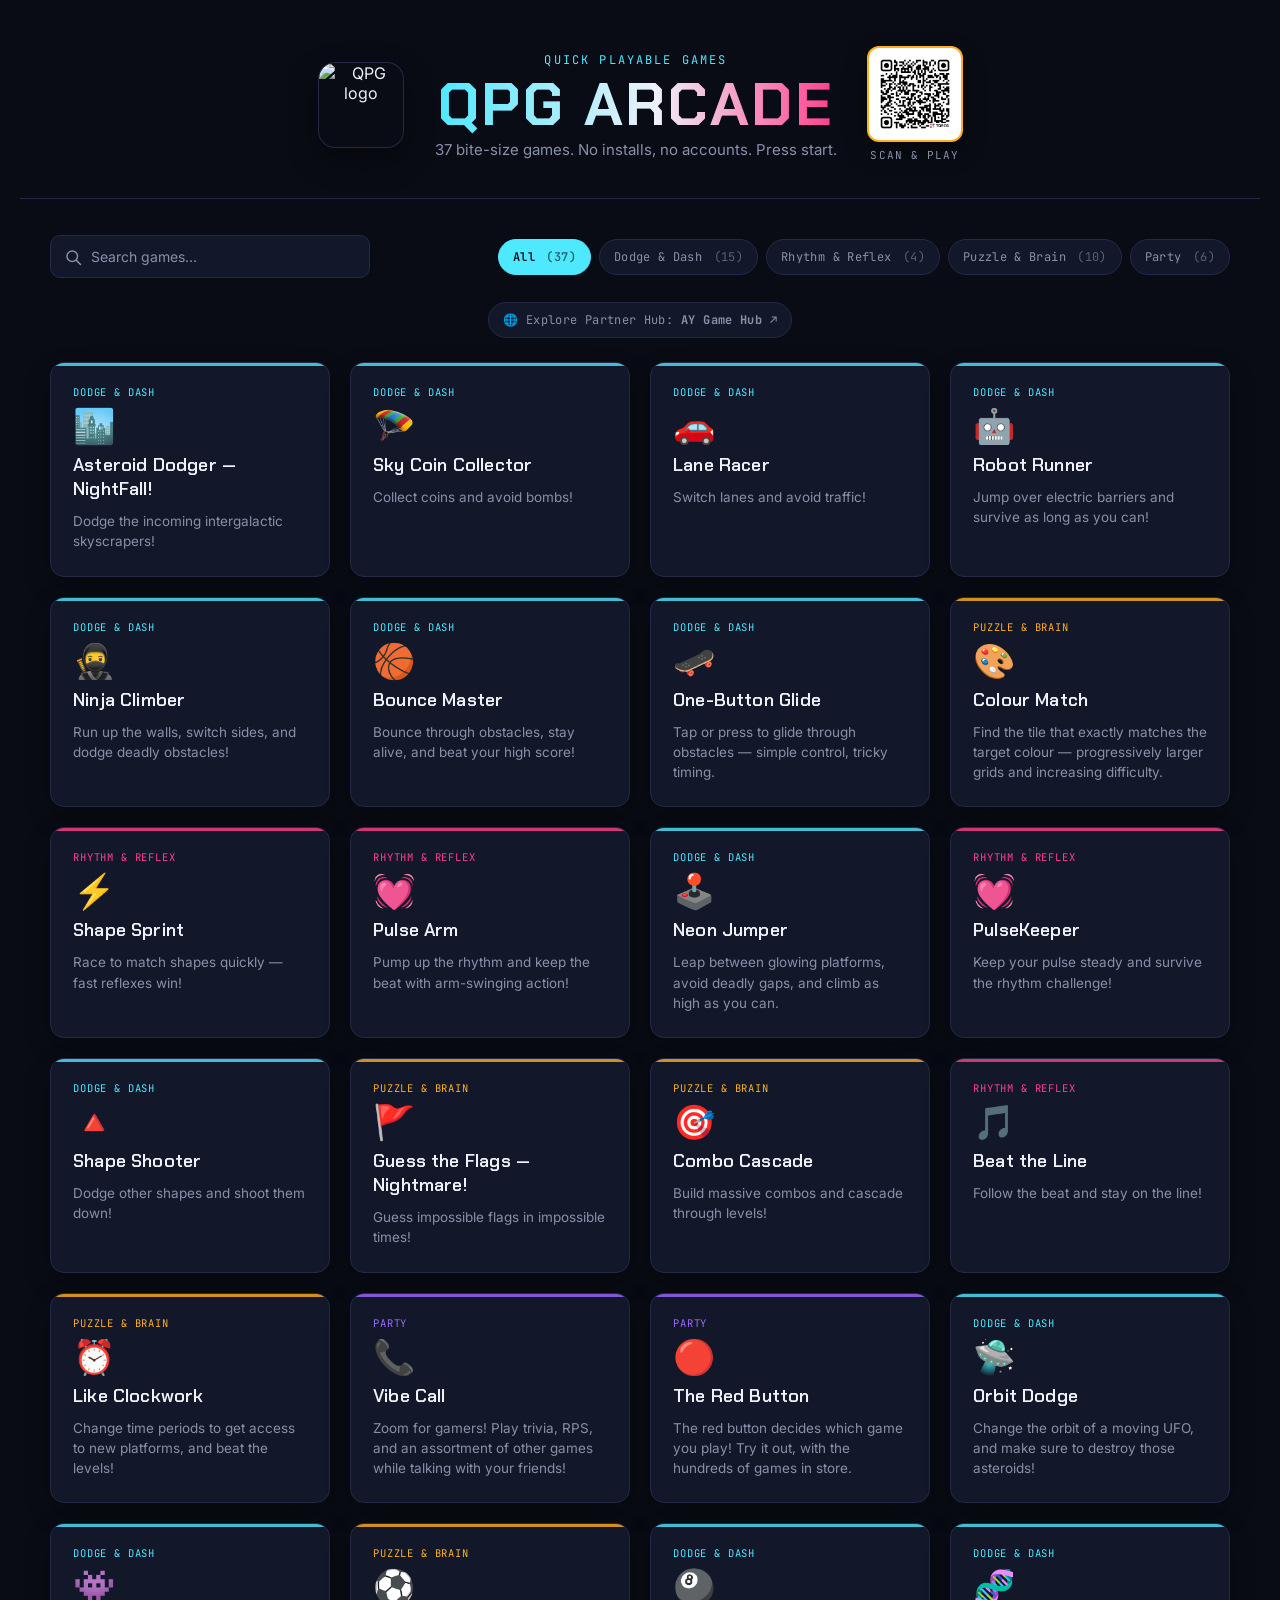
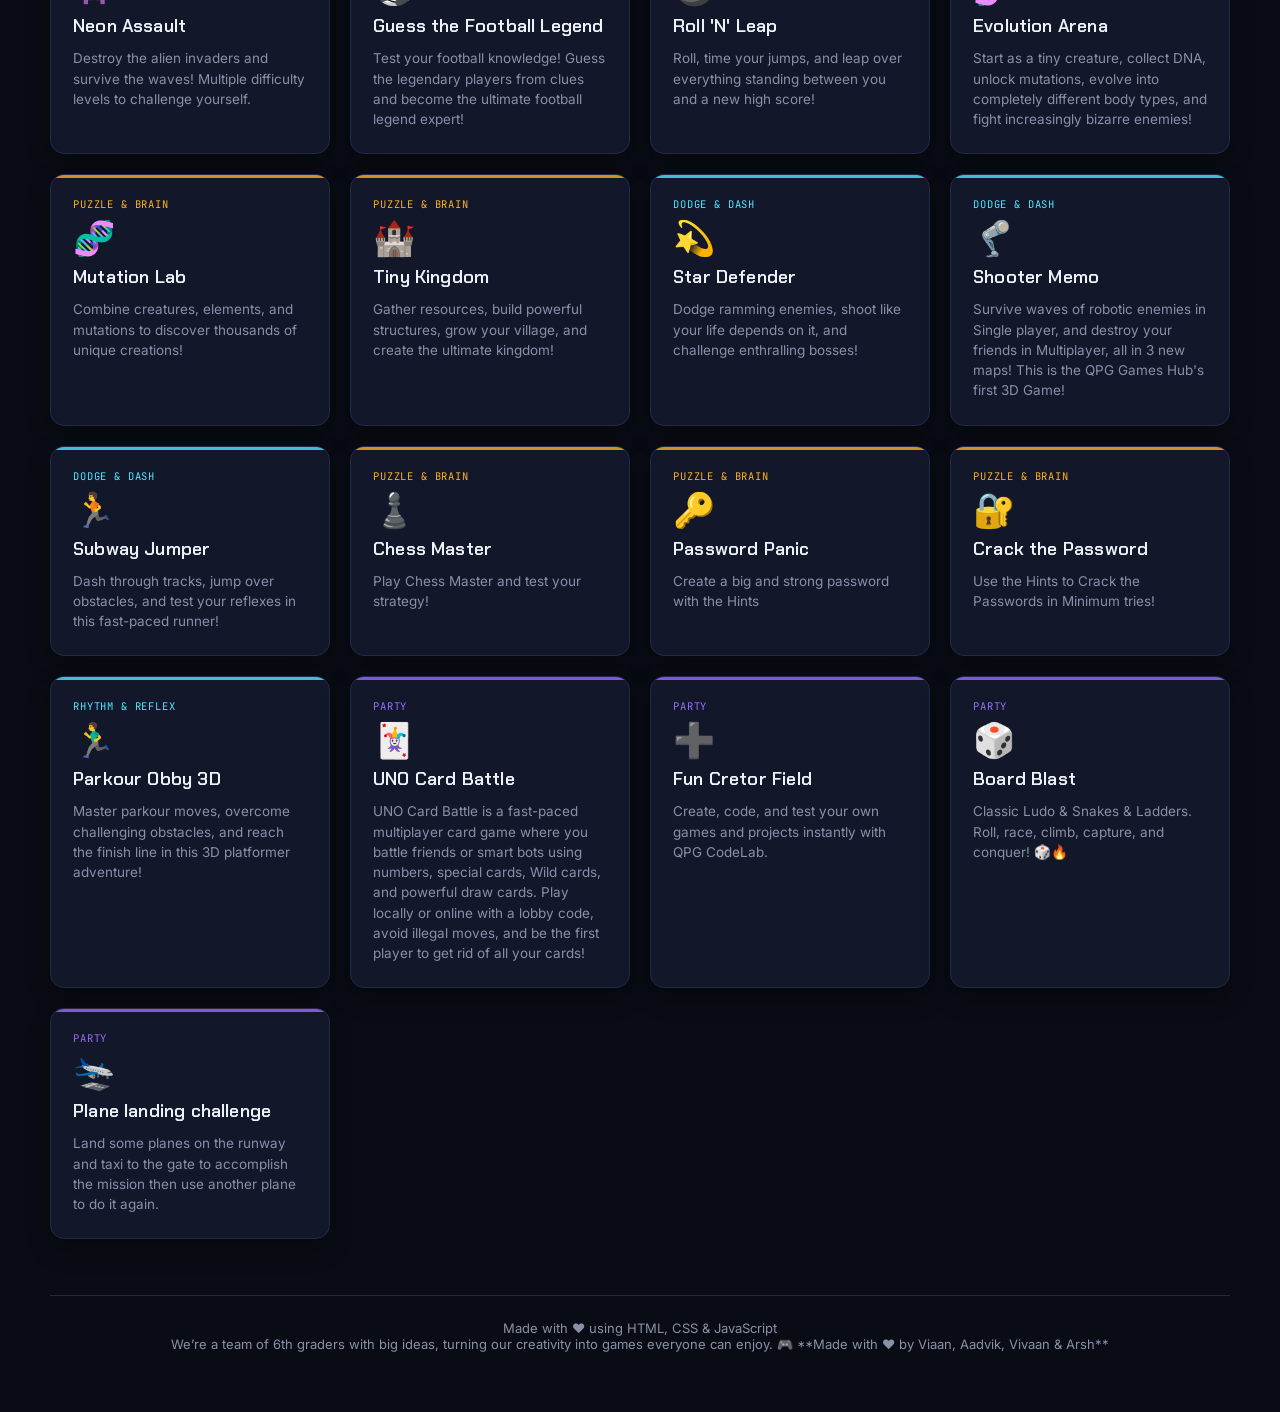
==== index.html @ 2ee41a62 "Update index.html" ====
<!DOCTYPE html>
<html lang="en">
<head>
  <link rel="icon" type="image/png" href="QPG%20Logo.png">
<meta charset="UTF-8">
<meta name="viewport" content="width=device-width, initial-scale=1.0">
<title id="page-title">QPG Arcade — Quick Playable Games</title>
<meta id="page-description" name="description" content="28 bite-size browser games. No installs, no accounts — pick one and press start.">
<link rel="stylesheet" href="style.css">
<link rel="icon" type="image/png" href="/QPG%20Logo.png">
</head>
<body>

<header class="hero">
  <div class="marquee">
    <img src="QPG%20Logo.png" alt="QPG logo" class="logo">
    <div class="title-block">
      <p class="eyebrow">Quick&nbsp;Playable&nbsp;Games</p>
      <h1>QPG ARCADE</h1>
      <p class="tagline"><span id="game-count">28</span> bite-size games. No installs, no accounts. Press start.</p>
    </div>
    <div class="coin-slot">
      <img src="QPG%20QR%20Code.png" alt="QR code to open QPG Games Hub" class="qr-image">
      <span class="coin-label">Scan &amp; play</span>
    </div>
  </div>
</header>

<main>
  <div class="controls">
    <label class="search-wrap">
      <svg class="search-icon" viewBox="0 0 24 24" width="18" height="18" aria-hidden="true"><circle cx="11" cy="11" r="7" fill="none" stroke="currentColor" stroke-width="2"/><line x1="16.5" y1="16.5" x2="22" y2="22" stroke="currentColor" stroke-width="2" stroke-linecap="round"/></svg>
      <input id="search" type="text" placeholder="Search games…" autocomplete="off" aria-label="Search games">
    </label>
    <div class="filters" id="filters" role="group" aria-label="Filter by category">
      <button class="pill active" data-cat="all">All<span class="count"></span></button>
      <button class="pill" data-cat="dodge">Dodge &amp; Dash<span class="count"></span></button>
      <button class="pill" data-cat="rhythm">Rhythm &amp; Reflex<span class="count"></span></button>
      <button class="pill" data-cat="puzzle">Puzzle &amp; Brain<span class="count"></span></button>
      <button class="pill" data-cat="party">Party<span class="count"></span></button>
    </div>
  </div>

  <!-- Partner Hubs Section -->
  <div class="external-hubs" style="margin: 1.5rem 0; text-align: center;">
    <a href="https://agubcdeuycvuoyad.github.io/AY-GAME-HUB/" target="_blank" rel="noopener noreferrer" class="pill" style="display: inline-flex; align-items: center; gap: 8px; text-decoration: none;">
      <span>🌐</span> Explore Partner Hub: <strong>AY Game Hub</strong> ↗
    </a>
  </div>

  <p id="results-count" class="results-count" aria-live="polite"></p>

  <div class="games" id="games">

    <a class="card" data-cat="dodge" data-search="asteroid dodger nightfall dodge intergalactic skyscrapers" href="https://qpg-quick-playable-games.github.io/Astroid-dodger/">
      <span class="scanline" aria-hidden="true"></span>
      <span class="cat-tag">Dodge &amp; Dash</span>
      <span class="icon">🏙️</span>
      <h2>Asteroid Dodger — NightFall!</h2>
      <p>Dodge the incoming intergalactic skyscrapers!</p>
    </a>

    <a class="card" data-cat="dodge" data-search="sky coin collector collect coins avoid bombs" href="https://qpg-quick-playable-games.github.io/Sky-coin-collector/">
      <span class="scanline" aria-hidden="true"></span>
      <span class="cat-tag">Dodge &amp; Dash</span>
      <span class="icon">🪂</span>
      <h2>Sky Coin Collector</h2>
      <p>Collect coins and avoid bombs!</p>
    </a>

    <a class="card" data-cat="dodge" data-search="lane racer switch lanes avoid traffic" href="https://qpg-quick-playable-games.github.io/Lane-Racer/">
      <span class="scanline" aria-hidden="true"></span>
      <span class="cat-tag">Dodge &amp; Dash</span>
      <span class="icon">🚗</span>
      <h2>Lane Racer</h2>
      <p>Switch lanes and avoid traffic!</p>
    </a>

    <a class="card" data-cat="dodge" data-search="robot runner jump electric barriers survive" href="https://qpg-quick-playable-games.github.io/Robot-runner/">
      <span class="scanline" aria-hidden="true"></span>
      <span class="cat-tag">Dodge &amp; Dash</span>
      <span class="icon">🤖</span>
      <h2>Robot Runner</h2>
      <p>Jump over electric barriers and survive as long as you can!</p>
    </a>

    <a class="card" data-cat="dodge" data-search="ninja climber run up walls switch sides dodge obstacles" href="https://qpg-quick-playable-games.github.io/Ninja-Climber/">
      <span class="scanline" aria-hidden="true"></span>
      <span class="cat-tag">Dodge &amp; Dash</span>
      <span class="icon">🥷</span>
      <h2>Ninja Climber</h2>
      <p>Run up the walls, switch sides, and dodge deadly obstacles!</p>
    </a>

    <a class="card" data-cat="dodge" data-search="bounce master bouncy ball obstacles high score" href="https://arshyoutube67-cpu.github.io/Bouncy-Ball/">
      <span class="scanline" aria-hidden="true"></span>
      <span class="cat-tag">Dodge &amp; Dash</span>
      <span class="icon">🏀</span>
      <h2>Bounce Master</h2>
      <p>Bounce through obstacles, stay alive, and beat your high score!</p>
    </a>

    <a class="card" data-cat="dodge" data-search="one button glide tap press glide obstacles timing" href="https://arshyoutube67-cpu.github.io/One-Button-glide/">
      <span class="scanline" aria-hidden="true"></span>
      <span class="cat-tag">Dodge &amp; Dash</span>
      <span class="icon">🛹</span>
      <h2>One-Button Glide</h2>
      <p>Tap or press to glide through obstacles — simple control, tricky timing.</p>
    </a>

    <a class="card" data-cat="puzzle" data-search="colour match find tile matches target colour grid" href="https://qpg-quick-playable-games.github.io/Colour-Match/">
      <span class="scanline" aria-hidden="true"></span>
      <span class="cat-tag">Puzzle &amp; Brain</span>
      <span class="icon">🎨</span>
      <h2>Colour Match</h2>
      <p>Find the tile that exactly matches the target colour — progressively larger grids and increasing difficulty.</p>
    </a>

    <a class="card" data-cat="rhythm" data-search="shape sprint race match shapes quickly fast reflexes" href="https://qpg-quick-playable-games.github.io/Shape-Sprint/">
      <span class="scanline" aria-hidden="true"></span>
      <span class="cat-tag">Rhythm &amp; Reflex</span>
      <span class="icon">⚡</span>
      <h2>Shape Sprint</h2>
      <p>Race to match shapes quickly — fast reflexes win!</p>
    </a>

    <a class="card" data-cat="rhythm" data-search="pulse arm pump rhythm keep beat arm swinging" href="https://arshyoutube67-cpu.github.io/Pulse-Arm/">
      <span class="scanline" aria-hidden="true"></span>
      <span class="cat-tag">Rhythm &amp; Reflex</span>
      <span class="icon">💓</span>
      <h2>Pulse Arm</h2>
      <p>Pump up the rhythm and keep the beat with arm-swinging action!</p>
    </a>

    <a class="card" data-cat="dodge" data-search="neon jumper leap glowing platforms avoid gaps climb high" href="https://devaniviaan-cell.github.io/Gammm/">
      <span class="scanline" aria-hidden="true"></span>
      <span class="cat-tag">Dodge &amp; Dash</span>
      <span class="icon">🕹️</span>
      <h2>Neon Jumper</h2>
      <p>Leap between glowing platforms, avoid deadly gaps, and climb as high as you can.</p>
    </a>

    <a class="card" data-cat="rhythm" data-search="pulsekeeper keep pulse steady survive rhythm challenge" href="https://arshyoutube67-cpu.github.io/PULSEKEEPER/">
      <span class="scanline" aria-hidden="true"></span>
      <span class="cat-tag">Rhythm &amp; Reflex</span>
      <span class="icon">💓</span>
      <h2>PulseKeeper</h2>
      <p>Keep your pulse steady and survive the rhythm challenge!</p>
    </a>

    <a class="card" data-cat="dodge" data-search="shape shooter dodge shapes shoot" href="https://qpg-quick-playable-games.github.io/Shape-Shooter/">
      <span class="scanline" aria-hidden="true"></span>
      <span class="cat-tag">Dodge &amp; Dash</span>
      <span class="icon">🔺</span>
      <h2>Shape Shooter</h2>
      <p>Dodge other shapes and shoot them down!</p>
    </a>

    <a class="card" data-cat="puzzle" data-search="guess the flags nightmare impossible times trivia" href="https://qpg-quick-playable-games.github.io/Guess-the-Flags-Nightmare/">
      <span class="scanline" aria-hidden="true"></span>
      <span class="cat-tag">Puzzle &amp; Brain</span>
      <span class="icon">🚩</span>
      <h2>Guess the Flags — Nightmare!</h2>
      <p>Guess impossible flags in impossible times!</p>
    </a>

    <a class="card" data-cat="puzzle" data-search="combo cascade build combos cascade levels" href="https://qpg-quick-playable-games.github.io/Combo-Cascade/">
      <span class="scanline" aria-hidden="true"></span>
      <span class="cat-tag">Puzzle &amp; Brain</span>
      <span class="icon">🎯</span>
      <h2>Combo Cascade</h2>
      <p>Build massive combos and cascade through levels!</p>
    </a>

    <a class="card" data-cat="rhythm" data-search="beat the line follow the beat stay on line" href="https://qpg-quick-playable-games.github.io/Beat-The-line/">
      <span class="scanline" aria-hidden="true"></span>
      <span class="cat-tag">Rhythm &amp; Reflex</span>
      <span class="icon">🎵</span>
      <h2>Beat the Line</h2>
      <p>Follow the beat and stay on the line!</p>
    </a>

    <a class="card" data-cat="puzzle" data-search="like clockwork change time periods new platforms beat levels" href="https://qpg-quick-playable-games.github.io/Like-Clockwork/">
      <span class="scanline" aria-hidden="true"></span>
      <span class="cat-tag">Puzzle &amp; Brain</span>
      <span class="icon">⏰</span>
      <h2>Like Clockwork</h2>
      <p>Change time periods to get access to new platforms, and beat the levels!</p>
    </a>

    <a class="card" data-cat="party" data-search="vibe call zoom for gamers trivia rock paper scissors friends" href="https://arshyoutube67-cpu.github.io/VibeCall/">
      <span class="scanline" aria-hidden="true"></span>
      <span class="cat-tag">Party</span>
      <span class="icon">📞</span>
      <h2>Vibe Call</h2>
      <p>Zoom for gamers! Play trivia, RPS, and an assortment of other games while talking with your friends!</p>
    </a>

    <a class="card" data-cat="party" data-search="the red button decides which game you play hundreds of games" href="https://arshyoutube67-cpu.github.io/The-red-button/">
      <span class="scanline" aria-hidden="true"></span>
      <span class="cat-tag">Party</span>
      <span class="icon">🔴</span>
      <h2>The Red Button</h2>
      <p>The red button decides which game you play! Try it out, with the hundreds of games in store.</p>
    </a>

    <a class="card" data-cat="dodge" data-search="orbit dodge change orbit ufo destroy asteroids" href="https://qpg-quick-playable-games.github.io/Orbit-Dodge/">
      <span class="scanline" aria-hidden="true"></span>
      <span class="cat-tag">Dodge &amp; Dash</span>
      <span class="icon">🛸</span>
      <h2>Orbit Dodge</h2>
      <p>Change the orbit of a moving UFO, and make sure to destroy those asteroids!</p>
    </a>

    <a class="card" data-cat="dodge" data-search="space invaders destroy alien invaders shoot survive high score neon assault" href="https://qpg-quick-playable-games.github.io/Neon-Assault/">
      <span class="scanline" aria-hidden="true"></span>
      <span class="cat-tag">Dodge &amp; Dash</span>
      <span class="icon">👾</span>
      <h2>Neon Assault</h2>
      <p>Destroy the alien invaders and survive the waves! Multiple difficulty levels to challenge yourself.</p>
    </a>

    <a class="card" data-cat="puzzle" data-search="guess the football legend trivia famous players legendary footballers soccer quiz" href="https://devaniviaan-cell.github.io/Guess-the-Football-Legend-Quiz/">
      <span class="scanline" aria-hidden="true"></span>
      <span class="cat-tag">Puzzle &amp; Brain</span>
      <span class="icon">⚽</span>
      <h2>Guess the Football Legend</h2>
      <p>Test your football knowledge! Guess the legendary players from clues and become the ultimate football legend expert!</p>
    </a>

    <a class="card" data-cat="dodge" data-search="roll n leap roll leap jump obstacles ball" href="https://qpg-quick-playable-games.github.io/Roll-N-Leap/">
      <span class="scanline" aria-hidden="true"></span>
      <span class="cat-tag">Dodge &amp; Dash</span>
      <span class="icon">🎱</span>
      <h2>Roll 'N' Leap</h2>
      <p>Roll, time your jumps, and leap over everything standing between you and a new high score!</p>
    </a>

    <a class="card" data-cat="dodge" data-search="evolution arena tiny creature collect dna mutations evolve body types enemies biomes" href="https://devaniviaan-cell.github.io/-Evolution-Arena/">
      <span class="scanline" aria-hidden="true"></span>
      <span class="cat-tag">Dodge &amp; Dash</span>
      <span class="icon">🧬</span>
      <h2>Evolution Arena</h2>
      <p>Start as a tiny creature, collect DNA, unlock mutations, evolve into completely different body types, and fight increasingly bizarre enemies!</p>
    </a>

    <a class="card" data-cat="puzzle" data-search="mutation lab combine creatures elements discovery crafting" href="https://agubcdeuycvuoyad.github.io/Mutation-Lab/">
      <span class="scanline" aria-hidden="true"></span>
      <span class="cat-tag">Puzzle &amp; Brain</span>
      <span class="icon">🧬</span>
      <h2>Mutation Lab</h2>
      <p>Combine creatures, elements, and mutations to discover thousands of unique creations!</p>
    </a>
    
    <a class="card" data-cat="puzzle" data-search="tiny kingdom build castle resources villagers strategy puzzle brain" href="https://agubcdeuycvuoyad.github.io/Tiny-kingdom/">
      <span class="scanline" aria-hidden="true"></span>
      <span class="cat-tag">Puzzle &amp; Brain</span>
      <span class="icon">🏰</span>
      <h2>Tiny Kingdom</h2>
      <p>Gather resources, build powerful structures, grow your village, and create the ultimate kingdom!</p>
    </a>

    <a class="card" data-cat="dodge" data-search="star defender ship dodge shooter strategy polished arcade" href="https://qpg-quick-playable-games.github.io/Star-Defender/">
      <span class="scanline" aria-hidden="true"></span>
      <span class="cat-tag">Dodge &amp; Dash</span>
      <span class="icon">💫</span>
      <h2>Star Defender</h2>
      <p>Dodge ramming enemies, shoot like your life depends on it, and challenge enthralling bosses!</p>
    </a>

    <a class="card" data-cat="3d" data-search="3d Memo combat shooter strategy polished arcade maps" href="https://qpg-quick-playable-games.github.io/ShooterMemo/">
      <span class="scanline" aria-hidden="true"></span>
      <span class="cat-tag">Dodge &amp; Dash</span>
      <span class="icon">🦿</span>
      <h2>Shooter Memo</h2>
      <p>Survive waves of robotic enemies in Single player, and destroy your friends in Multiplayer, all in 3 new maps! This is the QPG Games Hub's first 3D Game!</p>
    </a>

    <a class="card" data-cat="dodge" data-search="subway jumper jump dodge train run obstacles runner" href="https://qpg-quick-playable-games.github.io/Subway-Jumper/">
      <span class="scanline" aria-hidden="true"></span>
      <span class="cat-tag">Dodge &amp; Dash</span>
      <span class="icon">🏃</span>
      <h2>Subway Jumper</h2>
      <p>Dash through tracks, jump over obstacles, and test your reflexes in this fast-paced runner!</p>
    </a>

    <a class="card" data-cat="puzzle" data-search="chess master strategy board game puzzle brain" href="https://devaniviaan-cell.github.io/Chess-Arena/">
      <span class="scanline" aria-hidden="true"></span>
      <span class="cat-tag">Puzzle &amp; Brain</span>
      <span class="icon">♟️</span>
      <h2>Chess Master</h2>
      <p>Play Chess Master and test your strategy!</p>
    </a>

    <a class="card" data-cat="puzzle" data-search="password panic generate create strong password hints puzzle brain" href="https://devaniviaan-cell.github.io/Generate-the-Password/">
      <span class="scanline" aria-hidden="true"></span>
      <span class="cat-tag">Puzzle &amp; Brain</span>
      <span class="icon">🔑</span>
      <h2>Password Panic</h2>
      <p>Create a big and strong password with the Hints</p>
    </a>

    <a class="card" data-cat="puzzle" data-search="crack the password hints minimum tries puzzle brain" href="https://qpg-quick-playable-games.github.io/Crack-the-Password/">
      <span class="scanline" aria-hidden="true"></span>
      <span class="cat-tag">Puzzle &amp; Brain</span>
      <span class="icon">🔐</span>
      <h2>Crack the Password</h2>
      <p>Use the Hints to Crack the Passwords in Minimum tries!</p>
    </a>

    <a class="card" data-cat="3d" data-search="parkour obby 3d platformer jump obstacles climb" href="https://devaniviaan-cell.github.io/Parkour-Obby-3D/">
      <span class="scanline" aria-hidden="true"></span>
      <span class="cat-tag">Rhythm &amp; Reflex</span>
      <span class="icon">🏃‍♂️</span>
      <h2>Parkour Obby 3D</h2>
      <p>Master parkour moves, overcome challenging obstacles, and reach the finish line in this 3D platformer adventure!</p>
    </a>
    
    <a class="card" data-cat="party" data-search="UNO Card Battle" href="https://devaniviaan-cell.github.io/UNO/">
      <span class="scanline" aria-hidden="true"></span>
      <span class="cat-tag">Party</span>
      <span class="icon">🃏</span>
      <h2>UNO Card Battle</h2>
      <p>UNO Card Battle is a fast-paced multiplayer card game where you battle friends or smart bots using numbers, special cards, Wild cards, and powerful draw cards. Play locally or online with a lobby code, avoid illegal moves, and be the first player to get rid of all your cards!</p>
    </a>

    <a class="card" data-cat="party" data-search="Fun Creator Field" href="https://devaniviaan-cell.github.io/Code-Lab/">
      <span class="scanline" aria-hidden="true"></span>
      <span class="cat-tag">Party</span>
      <span class="icon">➕</span>
      <h2>Fun Cretor Field</h2>
      <p>Create, code, and test your own games and projects instantly with QPG CodeLab.</p>
    </a>

    <a class="card" data-cat="party" data-search="Board Blast" href="https://devaniviaan-cell.github.io/Board-Blast/">
      <span class="scanline" aria-hidden="true"></span>
      <span class="cat-tag">Party</span>
      <span class="icon">🎲</span>
      <h2>Board Blast</h2>
      <p>Classic Ludo & Snakes & Ladders. Roll, race, climb, capture, and conquer! 🎲🔥</p>
    </a>

     <a class="card" data-cat="party" data-search="Plane-landing-challenge" href="https://vcdigital3811.github.io/Plane-landing-challenge/">
      <span class="scanline" aria-hidden="true"></span>
      <span class="cat-tag">Party</span>
      <span class="icon">🛬</span>
      <h2>Plane landing challenge</h2>
      <p>Land some planes on the runway and taxi to the gate to accomplish the mission then use another plane to do it again.</p>
    </a>
    
  </div>

<footer>
  <p>Made with ❤️ using HTML, CSS &amp; JavaScript</p>
  <p>We’re a team of 6th graders with big ideas, turning our creativity into games everyone can enjoy. 🎮
**Made with ❤️ by Viaan, Aadvik, Vivaan & Arsh**
</p>
</footer>

<script src="script.js"></script>
</body>
</html>
---- style.css ----
@import url('https://fonts.googleapis.com/css2?family=Chakra+Petch:wght@500;600;700&family=Inter:wght@400;500;600&family=JetBrains+Mono:wght@500;600&display=swap');

/* ---------- tokens ---------- */
:root{
  --bg: #090c14;
  --bg-elev: #12172a;
  --bg-elev-2: #171d33;
  --ink: #eef1f8;
  --ink-muted: #8891a8;
  --line: #232a45;

  --cyan: #4ee8ff;
  --amber: #ffb020;
  --magenta: #ff3f8e;
  --violet: #9b6bff;

  --accent: var(--cyan);

  --font-display: 'Chakra Petch', sans-serif;
  --font-body: 'Inter', sans-serif;
  --font-mono: 'JetBrains Mono', monospace;
}

*{
  margin:0;
  padding:0;
  box-sizing:border-box;
}

body{
  font-family: var(--font-body);
  background:
    radial-gradient(ellipse 900px 500px at 50% -10%, rgba(78,232,255,.08), transparent 60%),
    var(--bg);
  min-height:100vh;
  color: var(--ink);
  padding: 0 20px 60px;
}

a{ color: inherit; }

/* ---------- hero / marquee ---------- */
.hero{
  padding: 48px 0 36px;
  border-bottom: 1px solid var(--line);
  margin-bottom: 36px;
}

.marquee{
  max-width: 1180px;
  margin: 0 auto;
  display:flex;
  align-items:center;
  justify-content:center;
  gap: 32px;
  text-align:center;
  flex-wrap: wrap;
}

.logo{
  width: 84px;
  height: 84px;
  object-fit: cover;
  border-radius: 16px;
  box-shadow: 0 0 0 1px var(--line), 0 12px 30px rgba(0,0,0,.4);
}

.title-block{ display:flex; flex-direction:column; align-items:center; gap: 6px; }

.eyebrow{
  font-family: var(--font-mono);
  font-size: 12px;
  letter-spacing: .18em;
  text-transform: uppercase;
  color: var(--cyan);
}

.hero h1{
  font-family: var(--font-display);
  font-weight: 700;
  font-size: clamp(38px, 6vw, 60px);
  letter-spacing: .04em;
  line-height: 1;
  background: linear-gradient(90deg, var(--cyan), var(--ink) 55%, var(--magenta));
  -webkit-background-clip: text;
  background-clip: text;
  color: transparent;
}

.tagline{
  font-size: 15px;
  color: var(--ink-muted);
  max-width: 440px;
}

.coin-slot{
  display:flex;
  flex-direction:column;
  align-items:center;
  gap: 8px;
}

.qr-image{
  width: 92px;
  height: 92px;
  object-fit: contain;
  background: #fff;
  padding: 8px;
  border-radius: 10px;
  box-shadow: 0 0 0 2px var(--amber), 0 10px 24px rgba(0,0,0,.4);
}

.coin-label{
  font-family: var(--font-mono);
  font-size: 11px;
  letter-spacing: .1em;
  text-transform: uppercase;
  color: var(--ink-muted);
}

@media (max-width: 640px){
  .marquee{ gap: 18px; }
  .logo{ width: 64px; height: 64px; }
}

/* ---------- controls: search + filters ---------- */
main{ max-width: 1180px; margin: 0 auto; }

.controls{
  display:flex;
  flex-wrap: wrap;
  gap: 16px;
  align-items:center;
  justify-content: space-between;
  margin-bottom: 12px;
}

.search-wrap{
  position: relative;
  flex: 1 1 240px;
  max-width: 320px;
  display:flex;
  align-items:center;
}

.search-icon{
  position:absolute;
  left: 14px;
  color: var(--ink-muted);
  pointer-events:none;
}

#search{
  width:100%;
  font-family: var(--font-body);
  font-size: 14px;
  color: var(--ink);
  background: var(--bg-elev);
  border: 1px solid var(--line);
  border-radius: 10px;
  padding: 12px 14px 12px 40px;
  outline: none;
  transition: border-color .15s, box-shadow .15s;
}
#search::placeholder{ color: var(--ink-muted); }
#search:focus{
  border-color: var(--cyan);
  box-shadow: 0 0 0 3px rgba(78,232,255,.15);
}

.filters{
  display:flex;
  flex-wrap:wrap;
  gap: 8px;
}

.pill{
  font-family: var(--font-mono);
  font-size: 12px;
  letter-spacing: .03em;
  color: var(--ink-muted);
  background: var(--bg-elev);
  border: 1px solid var(--line);
  border-radius: 999px;
  padding: 9px 14px;
  cursor: pointer;
  transition: color .15s, border-color .15s, background .15s;
  white-space: nowrap;
}

.pill .count{ opacity:.6; margin-left: 4px; }

.pill:hover{ color: var(--ink); border-color: var(--ink-muted); }

.pill.active{
  color: var(--bg);
  background: var(--cyan);
  border-color: var(--cyan);
  font-weight: 600;
}

.pill:focus-visible, #search:focus-visible, .card:focus-visible{
  outline: 2px solid var(--cyan);
  outline-offset: 2px;
}

.results-count{
  font-family: var(--font-mono);
  font-size: 12px;
  color: var(--ink-muted);
  margin: 18px 2px 20px;
}

/* ---------- game grid ---------- */
.games{
  display:grid;
  grid-template-columns: repeat(auto-fill, minmax(240px, 1fr));
  gap: 20px;
}

.card{
  position: relative;
  overflow: hidden;
  display:flex;
  flex-direction:column;
  align-items:flex-start;
  gap: 10px;
  text-decoration:none;
  background: var(--bg-elev);
  border: 1px solid var(--line);
  border-radius: 14px;
  padding: 22px 22px 24px;
  box-shadow: 0 10px 24px rgba(0,0,0,.28);
  transition: transform .2s ease, border-color .2s ease, box-shadow .2s ease;
  animation: rise .4s ease both;
}

.card[data-cat="dodge"]{ --accent: var(--cyan); }
.card[data-cat="rhythm"]{ --accent: var(--magenta); }
.card[data-cat="puzzle"]{ --accent: var(--amber); }
.card[data-cat="party"]{ --accent: var(--violet); }

.card::before{
  content:"";
  position:absolute;
  inset: 0 0 auto 0;
  height: 3px;
  background: var(--accent);
  opacity: .8;
}

.card:hover, .card:focus-visible{
  transform: translateY(-4px);
  border-color: var(--accent);
  box-shadow: 0 16px 34px rgba(0,0,0,.4), 0 0 0 1px var(--accent);
}

.scanline{
  position:absolute;
  left:0; right:0;
  top:-40%;
  height: 40%;
  background: linear-gradient(180deg, transparent, rgba(255,255,255,.08), transparent);
  opacity: 0;
  transition: opacity .2s ease;
  pointer-events:none;
}

.card:hover .scanline{
  opacity: 1;
  animation: sweep 1.1s ease-in-out infinite;
}

.cat-tag{
  font-family: var(--font-mono);
  font-size: 10.5px;
  letter-spacing: .08em;
  text-transform: uppercase;
  color: var(--accent);
}

.icon{
  font-size: 34px;
  line-height: 1;
}

.card h2{
  font-family: var(--font-display);
  font-weight: 600;
  font-size: 18px;
  letter-spacing: .01em;
  color: var(--ink);
}

.card p{
  font-size: 13.5px;
  line-height: 1.5;
  color: var(--ink-muted);
}

.empty-state{
  text-align:center;
  color: var(--ink-muted);
  font-size: 14px;
  padding: 60px 20px;
}

/* ---------- footer ---------- */
footer{
  max-width: 1180px;
  margin: 56px auto 0;
  padding-top: 24px;
  border-top: 1px solid var(--line);
  text-align:center;
  font-size: 13px;
  color: var(--ink-muted);
}

/* ---------- motion ---------- */
@keyframes sweep{
  0%{ top: -40%; }
  100%{ top: 100%; }
}

@keyframes rise{
  from{ opacity: 0; transform: translateY(10px); }
  to{ opacity: 1; transform: translateY(0); }
}

@media (prefers-reduced-motion: reduce){
  .card{ animation: none; }
  .card:hover .scanline{ animation: none; opacity: .4; }
  .card:hover, .card:focus-visible{ transform: none; }
}
.qpg-creator{
  font-size:11px !important;
  color:var(--cyan) !important;
  opacity:.85;
  margin-top:auto;
  font-family:var(--font-mono);
}
/* =====================================================
   QPG FIREBASE ACCOUNT
   ===================================================== */

.qpg-account-panel {
  margin: 24px 0;
}

.qpg-auth-box {
  padding: 22px;
  border: 1px solid var(--line);
  border-radius: 16px;
  background: var(--panel, rgba(255,255,255,.03));
  box-shadow: 0 8px 30px rgba(0,0,0,.08);
}

.qpg-auth-title {
  font-family: var(--font-display);
  font-size: 21px;
  margin-bottom: 8px;
}

.qpg-auth-description {
  color: var(--ink-muted);
  font-size: 14px;
  line-height: 1.5;
  margin: 0 0 18px;
}

.qpg-auth-actions {
  display: flex;
  flex-wrap: wrap;
  gap: 10px;
}

.qpg-auth-button {
  display: inline-flex;
  align-items: center;
  justify-content: center;
  gap: 9px;
  min-height: 44px;
  padding: 10px 18px;
  border: 0;
  border-radius: 10px;
  cursor: pointer;
  font-weight: 700;
  font-size: 14px;
  transition: transform .15s ease, opacity .15s ease;
}

.qpg-auth-button:hover {
  transform: translateY(-1px);
}

.qpg-auth-button:active {
  transform: translateY(0);
}

.qpg-google-button {
  background: #fff;
  color: #222;
}

.qpg-github-button {
  background: #24292f;
  color: #fff;
}

.qpg-auth-note {
  color: var(--ink-muted);
  font-size: 12px;
  margin: 14px 0 0;
}

.qpg-user-row {
  display: flex;
  align-items: center;
  gap: 14px;
}

.qpg-user-photo {
  width: 48px;
  height: 48px;
  object-fit: cover;
  border-radius: 50%;
}

.qpg-user-details {
  display: flex;
  flex-direction: column;
  gap: 3px;
  flex: 1;
  min-width: 0;
}

.qpg-user-details strong {
  font-size: 15px;
}

.qpg-user-details span {
  font-size: 12px;
  color: var(--ink-muted);
  overflow-wrap: anywhere;
}

#qpg-save-status {
  min-height: 16px;
}

.qpg-logout-button {
  border: 1px solid var(--line);
  background: transparent;
  color: var(--ink);
  border-radius: 9px;
  padding: 9px 13px;
  cursor: pointer;
}

@media (max-width: 600px) {

  .qpg-auth-actions {
    flex-direction: column;
  }

  .qpg-auth-button {
    width: 100%;
  }

  .qpg-user-row {
    align-items: flex-start;
  }

}
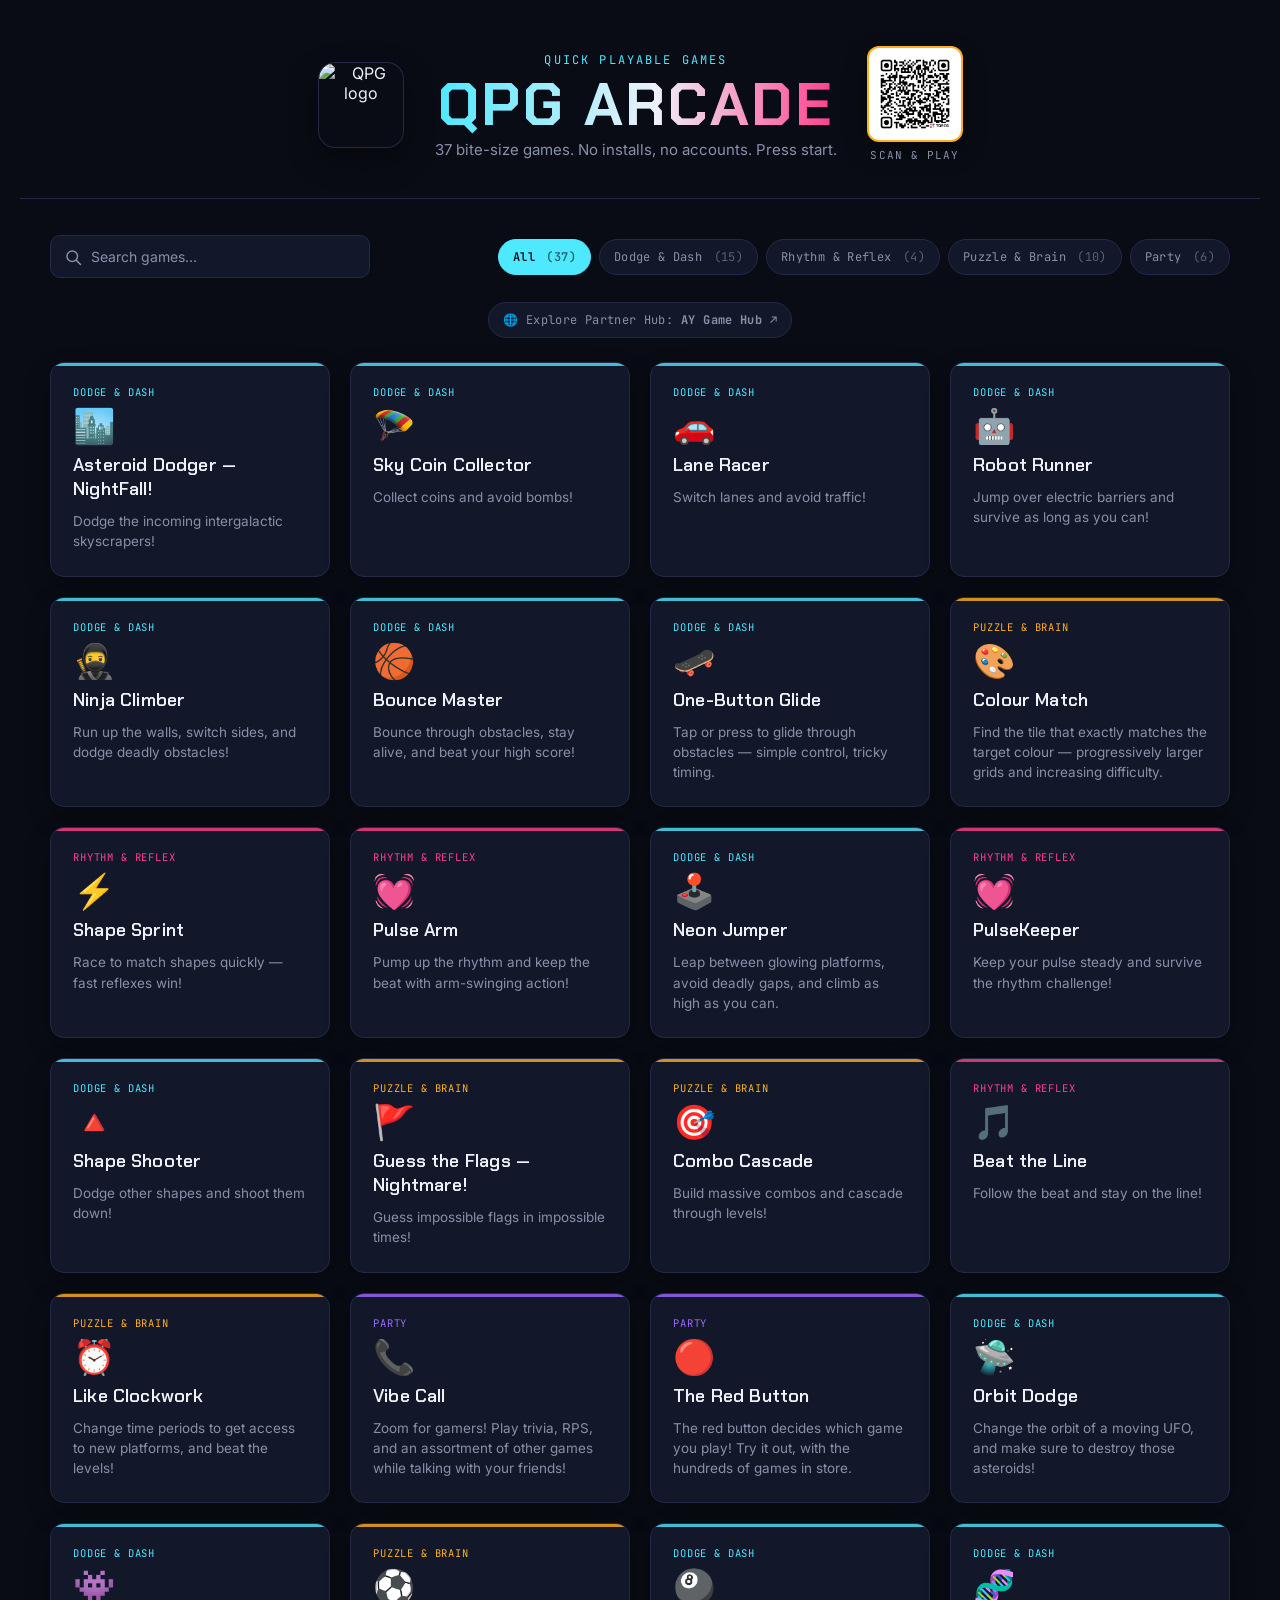
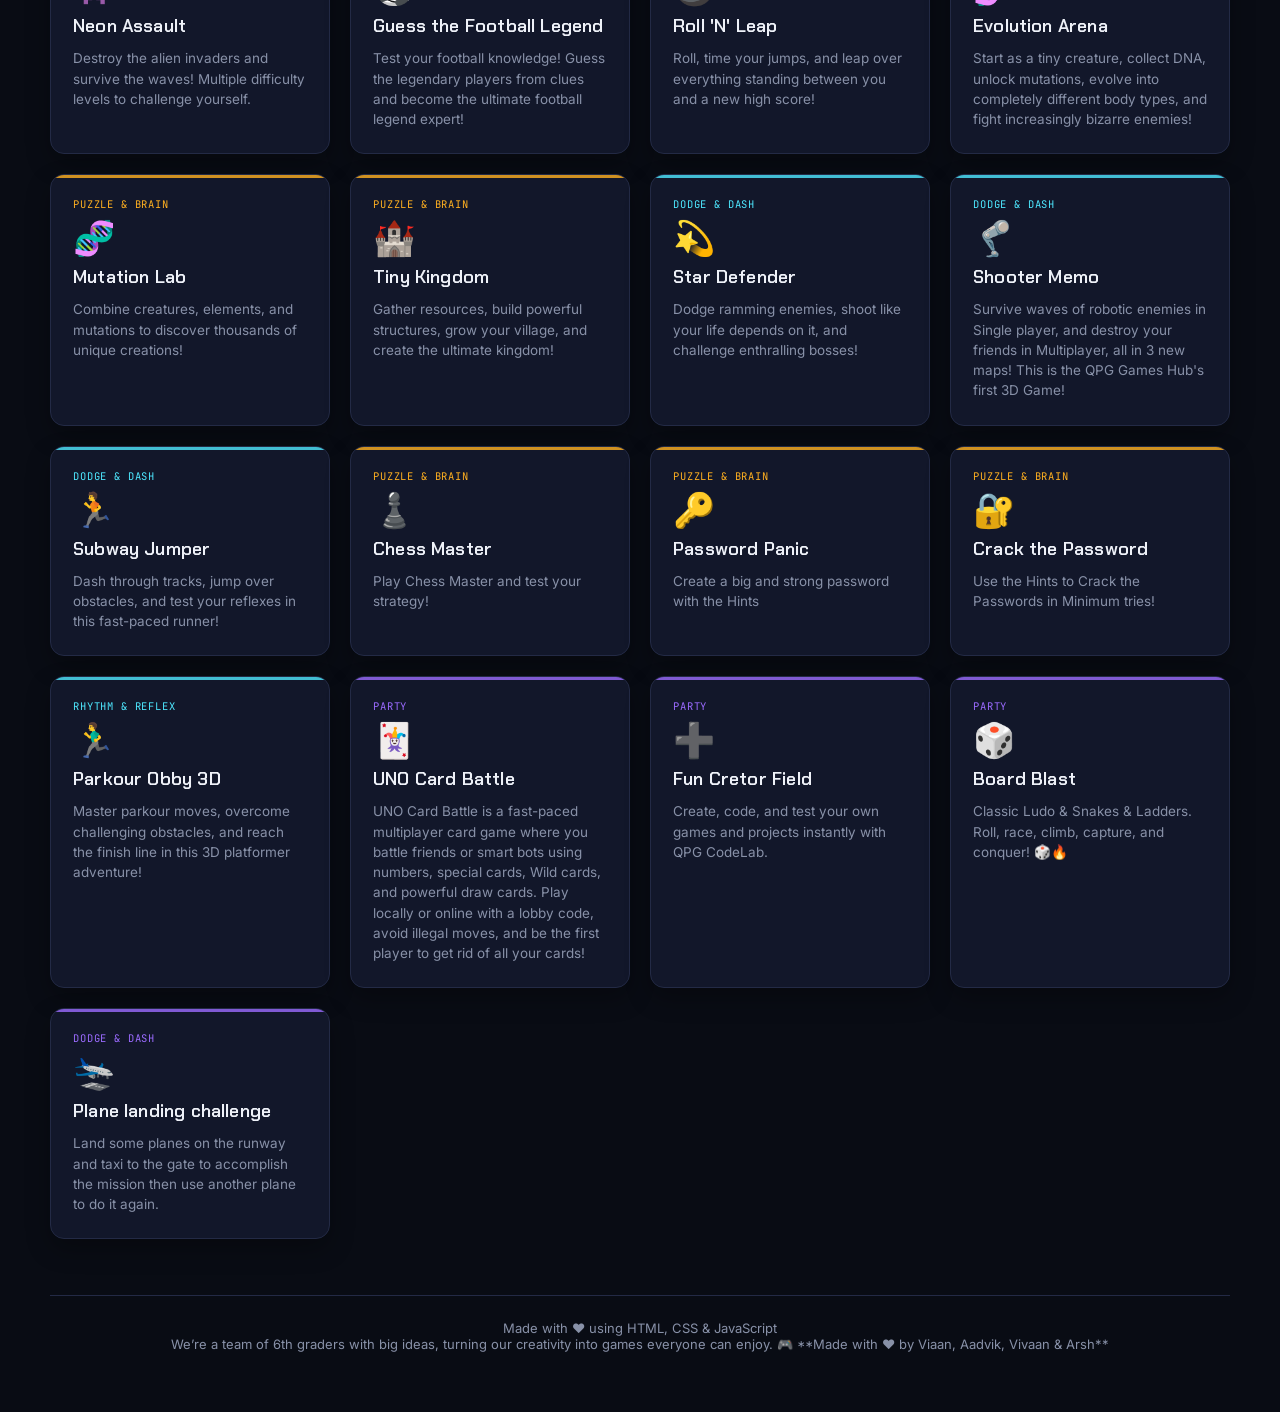
==== commit 2c74d985: "Update index.html" ====
--- a/index.html
+++ b/index.html
@@ -342,7 +342,7 @@
 
      <a class="card" data-cat="party" data-search="Plane-landing-challenge" href="https://vcdigital3811.github.io/Plane-landing-challenge/">
       <span class="scanline" aria-hidden="true"></span>
-      <span class="cat-tag">Party</span>
+      <span class="cat-tag">Dodge &amp; Dash</span>
       <span class="icon">🛬</span>
       <h2>Plane landing challenge</h2>
       <p>Land some planes on the runway and taxi to the gate to accomplish the mission then use another plane to do it again.</p>
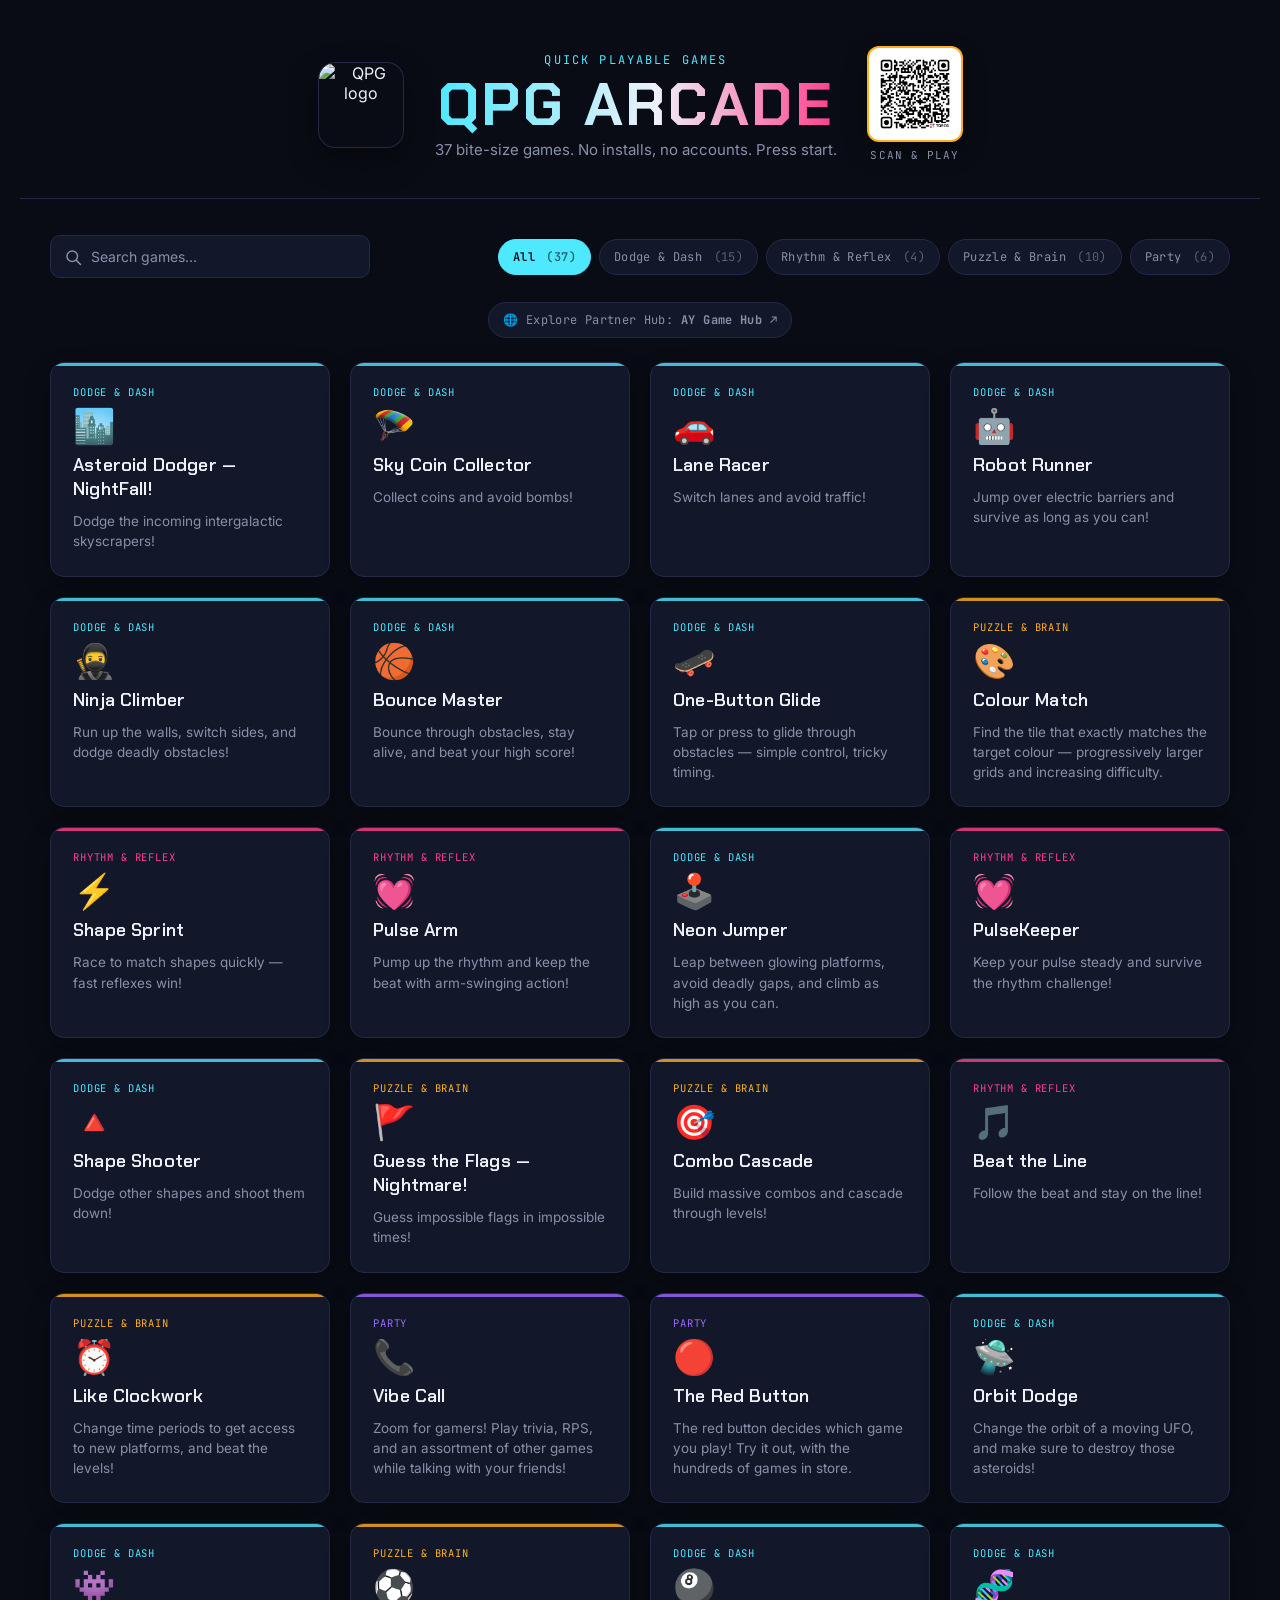
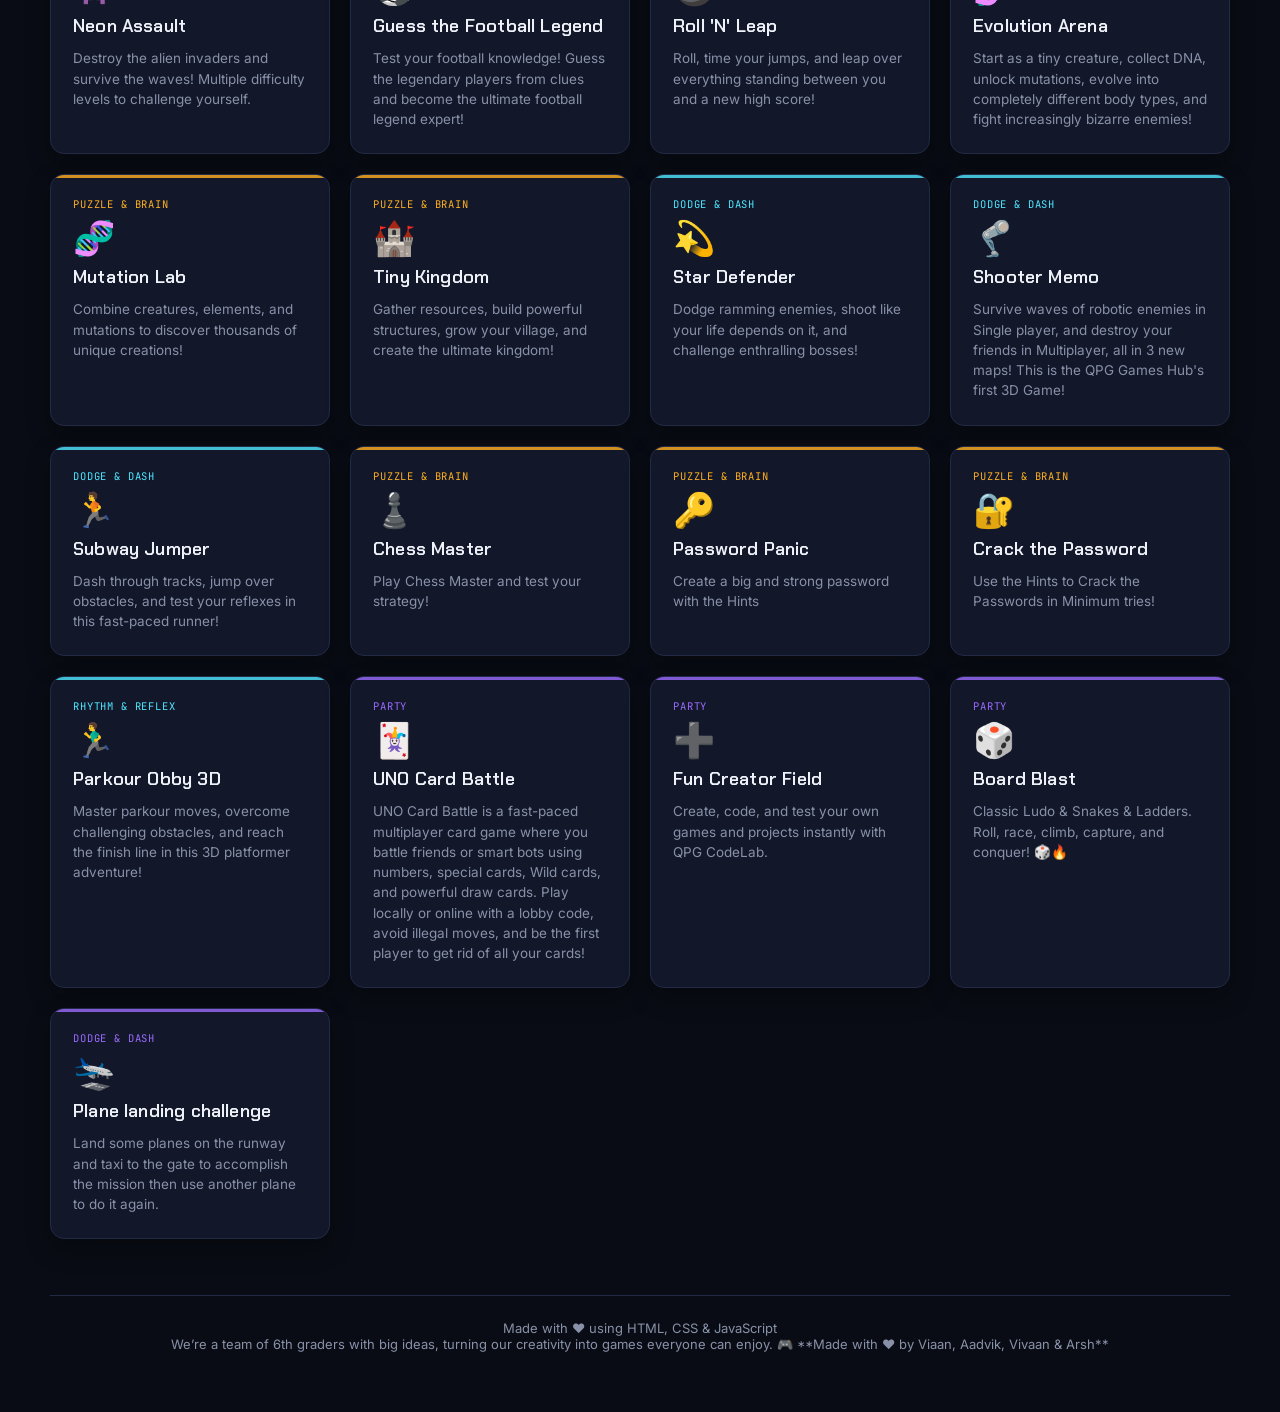
==== commit 68f0699f: "Update index.html" ====
--- a/index.html
+++ b/index.html
@@ -328,7 +328,7 @@
       <span class="scanline" aria-hidden="true"></span>
       <span class="cat-tag">Party</span>
       <span class="icon">➕</span>
-      <h2>Fun Cretor Field</h2>
+      <h2>Fun Creator Field</h2>
       <p>Create, code, and test your own games and projects instantly with QPG CodeLab.</p>
     </a>
 
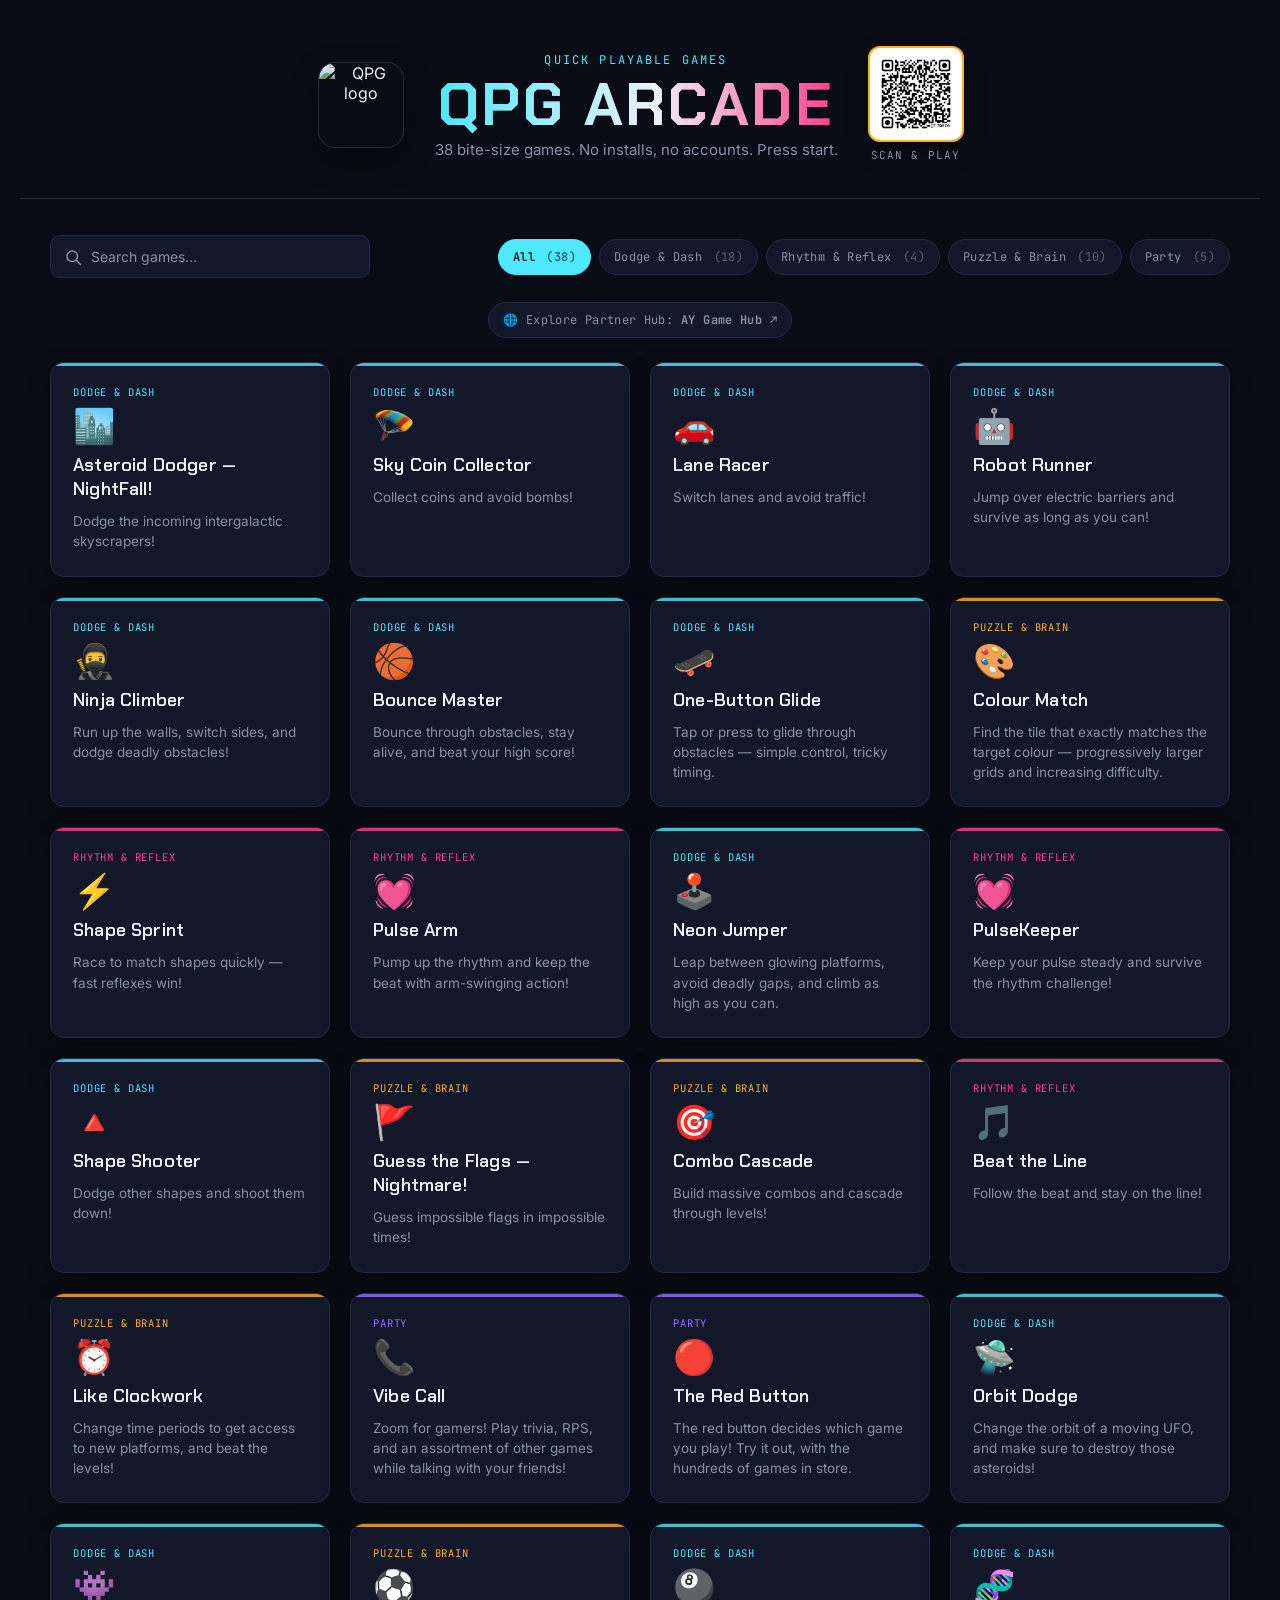
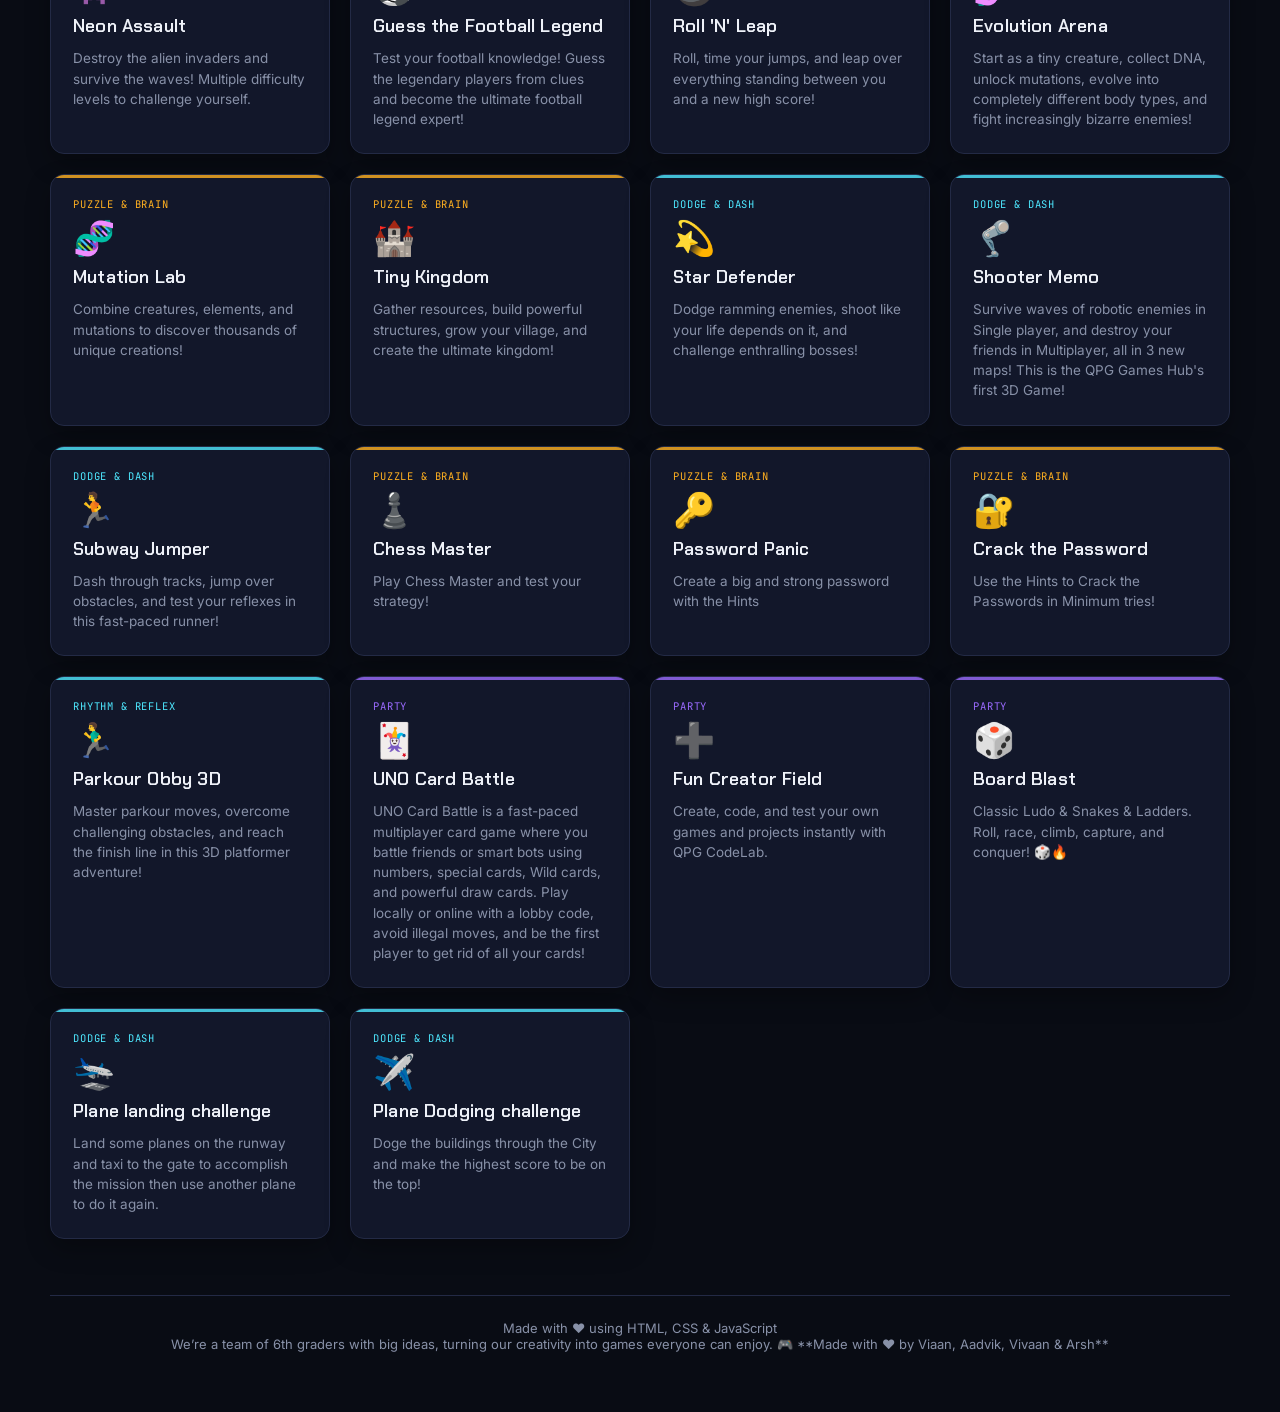
==== commit b3a3d48f: "Update index.html" ====
--- a/index.html
+++ b/index.html
@@ -308,7 +308,7 @@
       <p>Use the Hints to Crack the Passwords in Minimum tries!</p>
     </a>
 
-    <a class="card" data-cat="3d" data-search="parkour obby 3d platformer jump obstacles climb" href="https://devaniviaan-cell.github.io/Parkour-Obby-3D/">
+    <a class="card" data-cat="dodge" data-search="parkour obby 3d platformer jump obstacles climb" href="https://devaniviaan-cell.github.io/Parkour-Obby-3D/">
       <span class="scanline" aria-hidden="true"></span>
       <span class="cat-tag">Rhythm &amp; Reflex</span>
       <span class="icon">🏃‍♂️</span>
@@ -340,12 +340,20 @@
       <p>Classic Ludo & Snakes & Ladders. Roll, race, climb, capture, and conquer! 🎲🔥</p>
     </a>
 
-     <a class="card" data-cat="party" data-search="Plane-landing-challenge" href="https://vcdigital3811.github.io/Plane-landing-challenge/">
+    <a class="card" data-cat="dodge" data-search="Plane-landing-challenge" href="https://vcdigital3811.github.io/Plane-landing-challenge/">
       <span class="scanline" aria-hidden="true"></span>
       <span class="cat-tag">Dodge &amp; Dash</span>
       <span class="icon">🛬</span>
       <h2>Plane landing challenge</h2>
       <p>Land some planes on the runway and taxi to the gate to accomplish the mission then use another plane to do it again.</p>
+    </a>
+
+   <a class="card" data-cat="dodge" data-search="Plane-Dodging-challenge" href="https://devaniviaan-cell.github.io/Plane-Dodging-Challenge/">
+      <span class="scanline" aria-hidden="true"></span>
+      <span class="cat-tag">Dodge &amp; Dash</span>
+      <span class="icon">✈️</span>
+      <h2>Plane Dodging challenge</h2>
+      <p>Doge the buildings through the City and make the highest score to be on the top!</p>
     </a>
     
   </div>
